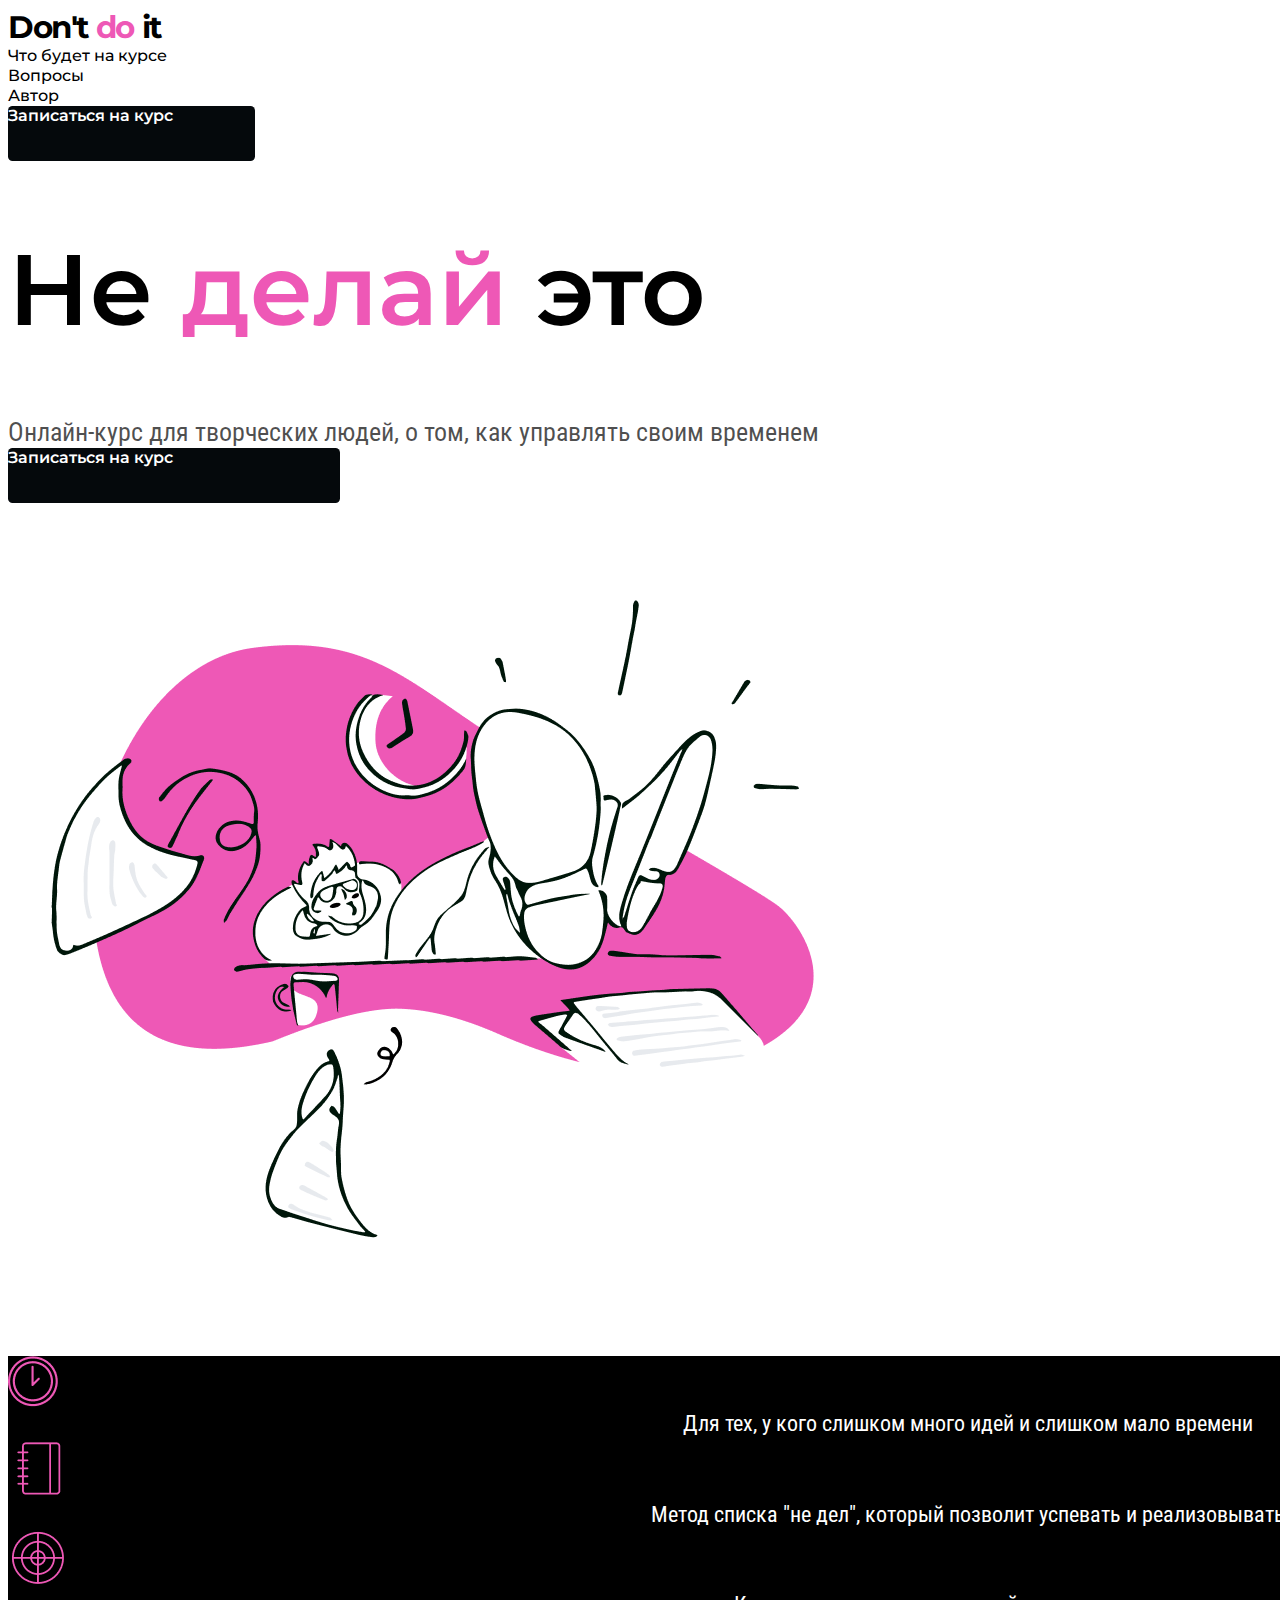
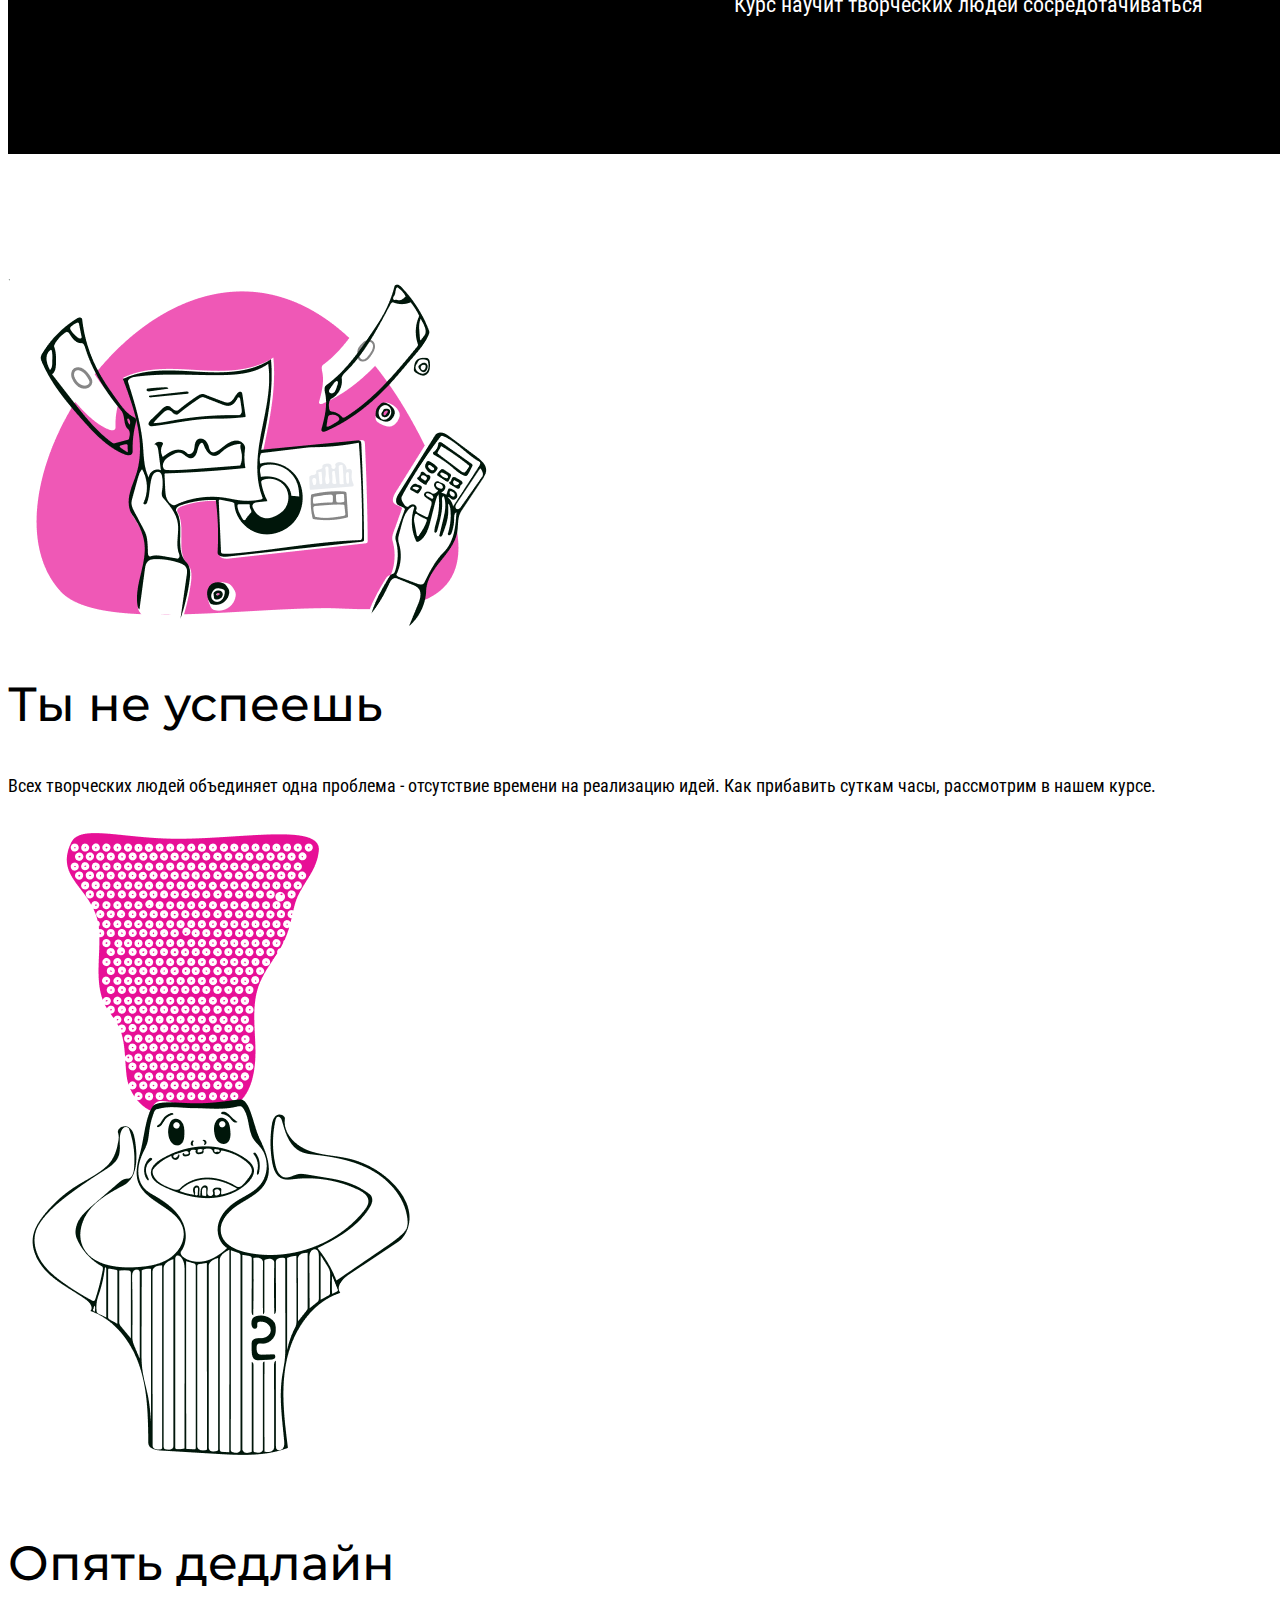
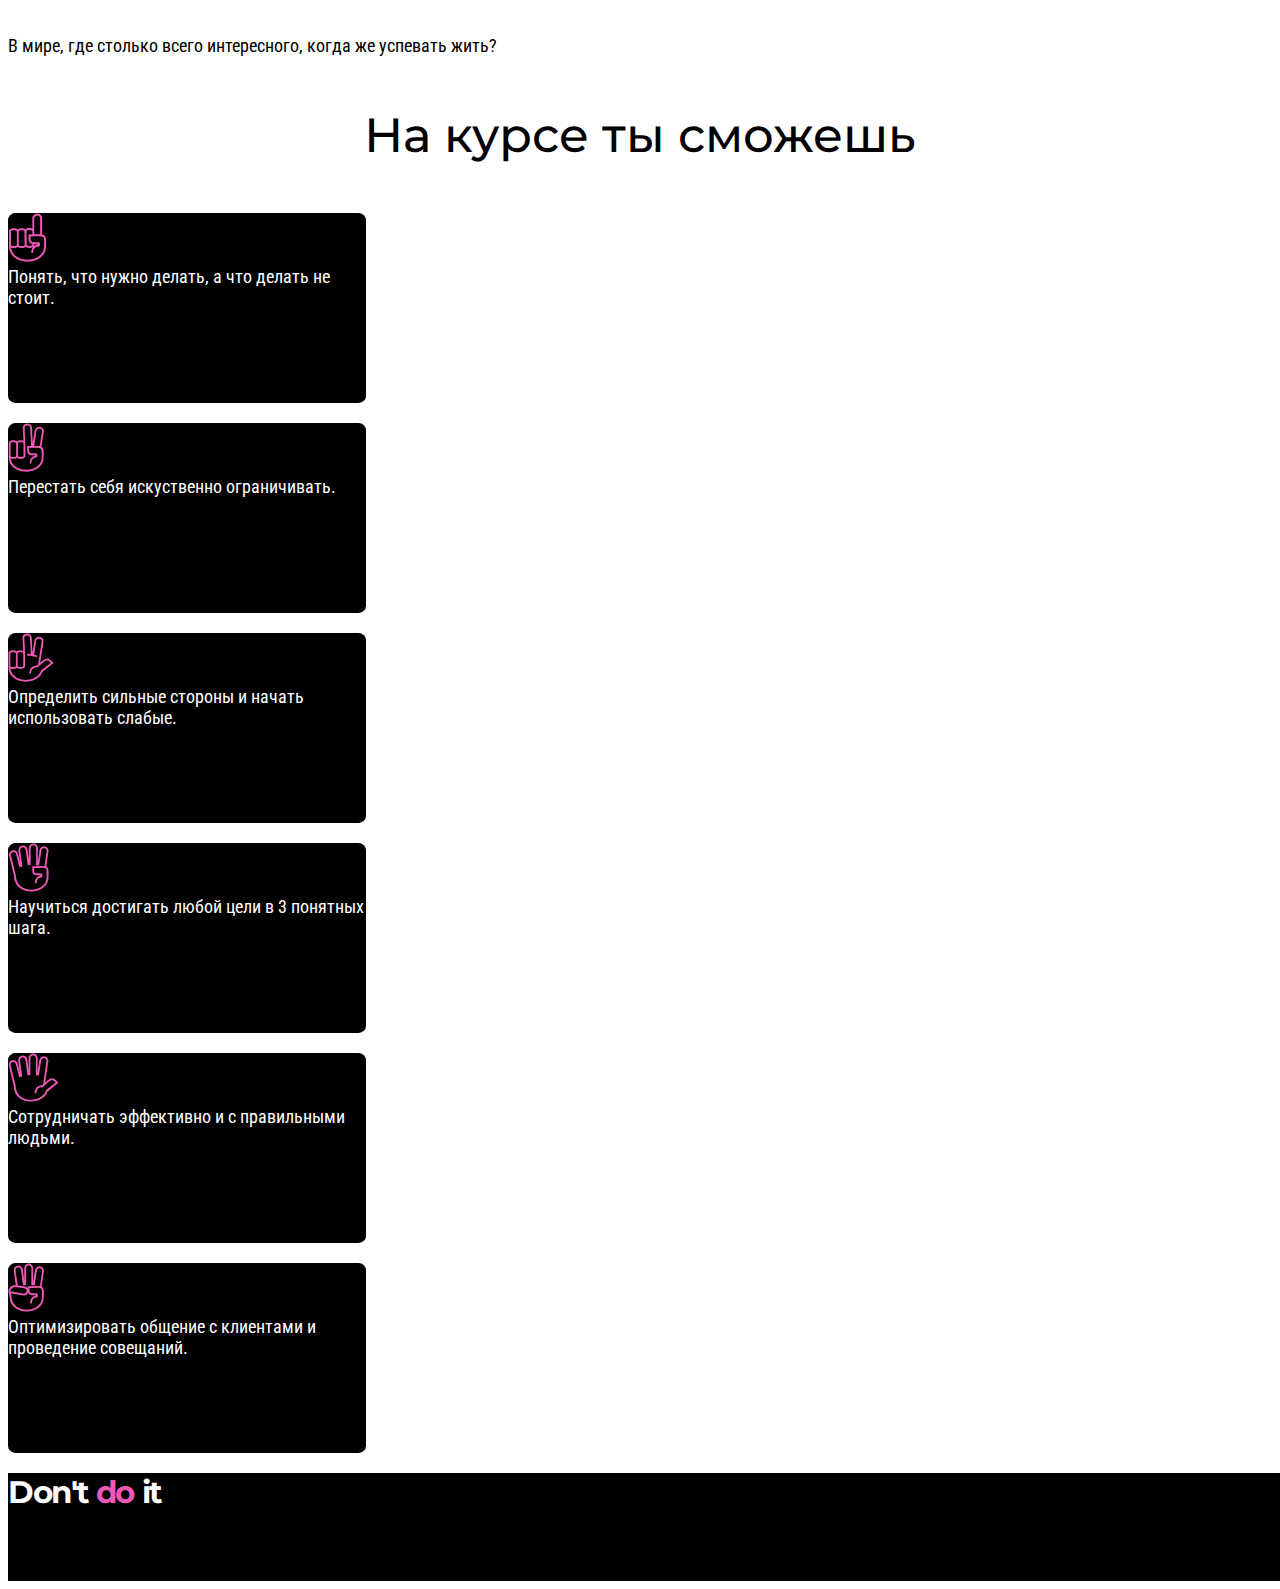
==== lw5/index.html @ e0dcc4c0 "добавила 5 лабу" ====
<!DOCTYPE html>
<html lang="ru">
<head>
  <meta charset="UTF-8" />
  <title>Не делай это</title>
  <link href="css/style.css" rel="stylesheet">
  <link href="https://fonts.googleapis.com/css2?family=Montserrat:wght@500;600;700&family=Roboto+Condensed&display=swap" rel="stylesheet">
</head>
<body>
  <header>
    <div class="logo">Don't <span class="highlight">do</span> it</div>
    <section class="list">
      <div>Что будет на курсе</div>
      <div>Вопросы</div>
      <div>Автор</div>
    </section>
    <div class="button button__top-button">Записаться на курс</div>
  </header>
  <section>
    <h1>Не <span class="highlight">делай</span> это</h1>
    <div class="subtitle1">Онлайн-курс для творческих людей, о том,
    как управлять своим временем</div>
    <div class="button button__bottom-button">Записаться на курс</div>
    <img src="img/man.png" alt="отдыхающий человек" />
  </section>
  <section class="middle_section">
    <img src="img/Clock.png" alt="clock" />
    <div class="point">Для тех, у кого слишком много идей и слишком мало времени</div>
    <img src="img/Book.png" alt="Book" />
    <div class="point">Метод списка "не дел", который позволит успевать и реализовывать</div>
    <img src="img/target.png" alt="target" />
    <div class="point">Курс научит творческих людей сосредотачиваться</div>
  </section>
  <section>
    <img src="img/WorkingOut.png" alt="working out" />
    <h2>Ты не успеешь</h2>
    <div class="subtitle2">Всех творческих людей объединяет одна проблема
       - отсутствие времени на реализацию идей. 
       Как прибавить суткам часы, рассмотрим в нашем курсе.</div>
    <img src="img/MindBlowing.png" alt="mind blowing" />
    <h2>Опять дедлайн</h2>
    <div class="subtitle2">В мире, где столько всего интересного, когда же успевать жить?</div>
  </section>
  <section>
    <h3>На курсе ты сможешь</h3>
    <div class="cards">
      <img src="img/OneFinger.png" alt="one finger" />
      <div>Понять, что нужно делать, а что делать не стоит.</div> 
    </div>
    <div class="cards">
      <img src="img/TwoFingers.png" alt="two fingers" />
      <div>Перестать себя искуственно ограничивать.</div>
    </div>
    <div class="cards">
      <img src="img/ThreeFingers.png" alt="three fingers" />
      <div>Определить сильные стороны и начать использовать слабые.</div>
    </div>
    <div class="cards">
      <img src="img/FourFingers.png" alt="four fingers" />
      <div>Научиться достигать любой цели в 3 понятных шага.</div>
    </div>
    <div class="cards">
      <img src="img/FiveFingers.png" alt="five fingers" />
      <div>Сотрудничать эффективно и с правильными людьми.</div>
    </div>
    <div class="cards">
      <img src="img/ThreeFingers1.png" alt="three fingers" />
      <div>Оптимизировать общение с клиентами и проведение совещаний.</div>
    </div>
  </section>
  <footer>
    <div class="logo">Don't <span class="highlight">do</span> it</div>
  </footer>
</body>
</html>
---- lw5/css/style.css ----
body
{
    background: #FFFFFF;
    font-family: Montserrat;
    font-style: normal;
    color: #000000;
}

.logo
{
    font-weight: 700;
    font-size: 30.8354px;
    line-height: 38px;
    letter-spacing: -0.045em;
}

.highlight
{
    color: #EE58B6;
}

.list
{
    font-weight: 500;
    font-size: 16px;
    line-height: 20px;
}

.button
{
    background:#05090C;
    border-radius: 4.59px;
    color: #FFFFFF;
    font-weight: 600;
    font-size: 16px;
}

.button__top-button
{
    width: 247px;
    height: 55px;
}

.button__bottom-button
{
    width: 332px;
    height: 55px;
}

h1
{
    font-weight: 600;
    font-size: 100px;
    line-height: 122px;
}

.subtitle1
{
    font-family: 'Roboto Condensed';
    font-weight: 400;
    font-size: 26px; 
    line-height: 120%;
    color: #000000b2;
}

.middle_section
{
    background: #000000;
    width: 1920px;
    height: 398px;
    color: #FFFFFF
}

.point
{
    font-family: 'Roboto Condensed';
    font-weight: 400;
    font-size: 22px;
    line-height: 120%;
    text-align: center;
}

h2
{
    font-weight: 500;
    font-size: 48px;
    line-height: 126.06%;
}

.subtitle2
{
    font-family: 'Roboto Condensed';
    font-weight: 400;
    font-size: 18px;
    line-height: 135%;
}

h3
{
    font-weight: 500;
    font-size: 48px;
    line-height: 59px;
    text-align: center;
}

.cards
{
    width: 358px;
    height: 190px;
    background: #000000;
    border-radius: 7.35723px;
    font-family: 'Roboto Condensed';
    font-style: normal;
    font-weight: 400;
    font-size: 18px;
    line-height: 21px;
    color: #FFFFFF;
    margin-bottom: 20px;
}

footer
{
    background: #000000;
    color: #FFFFFF;
    width: 1920px;
    height: 108px;
}
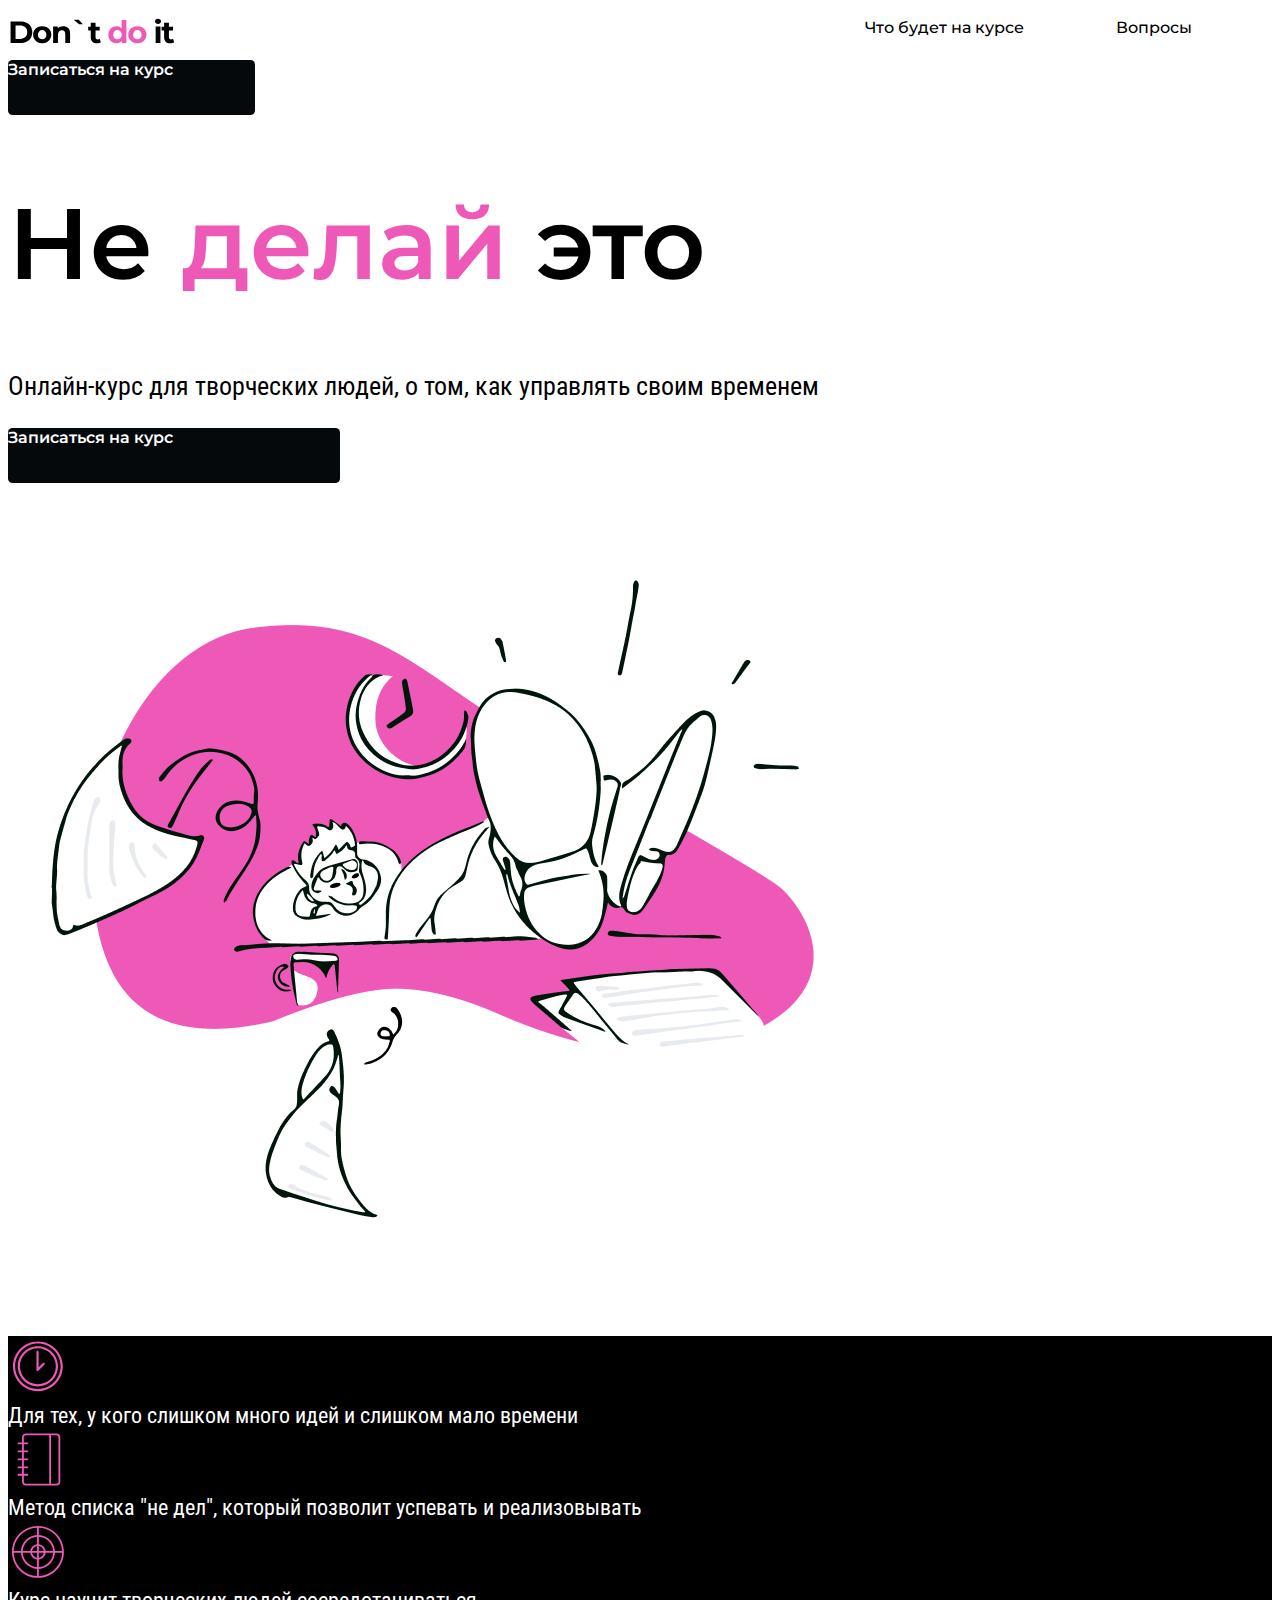
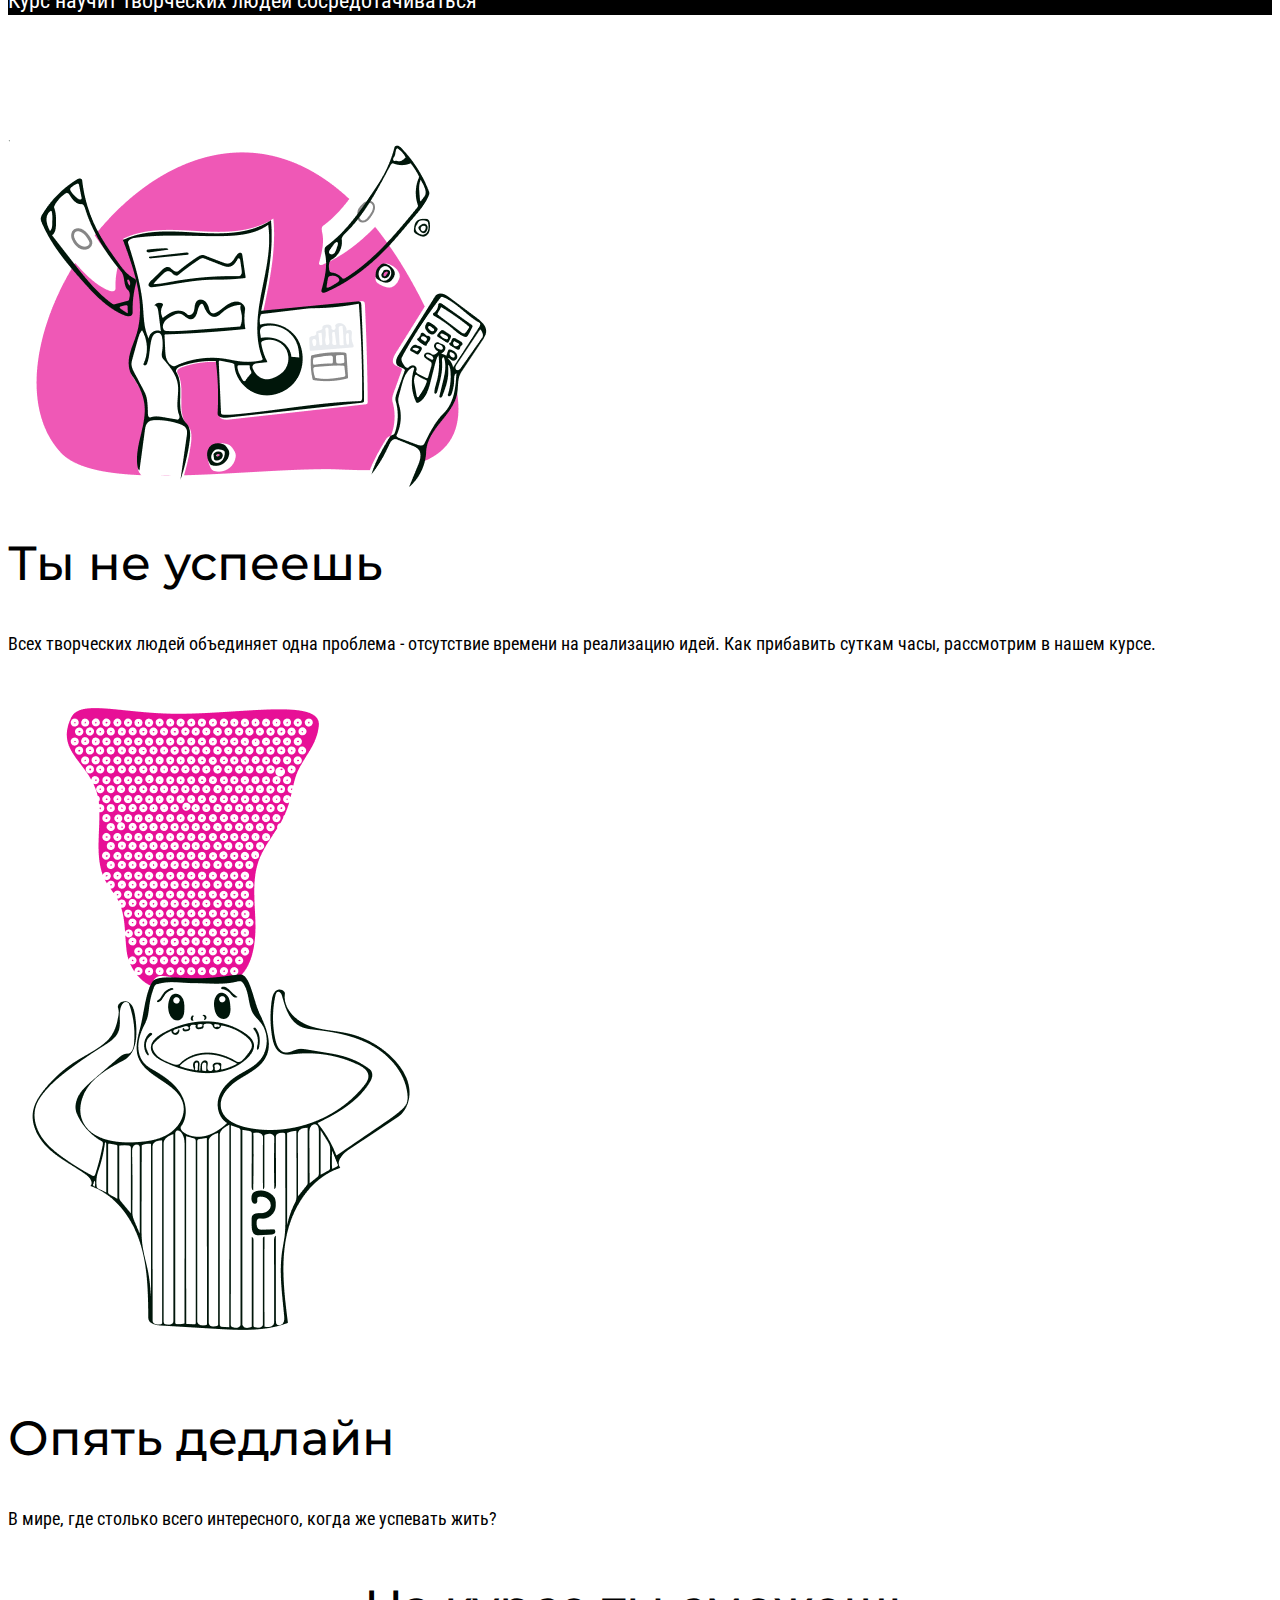
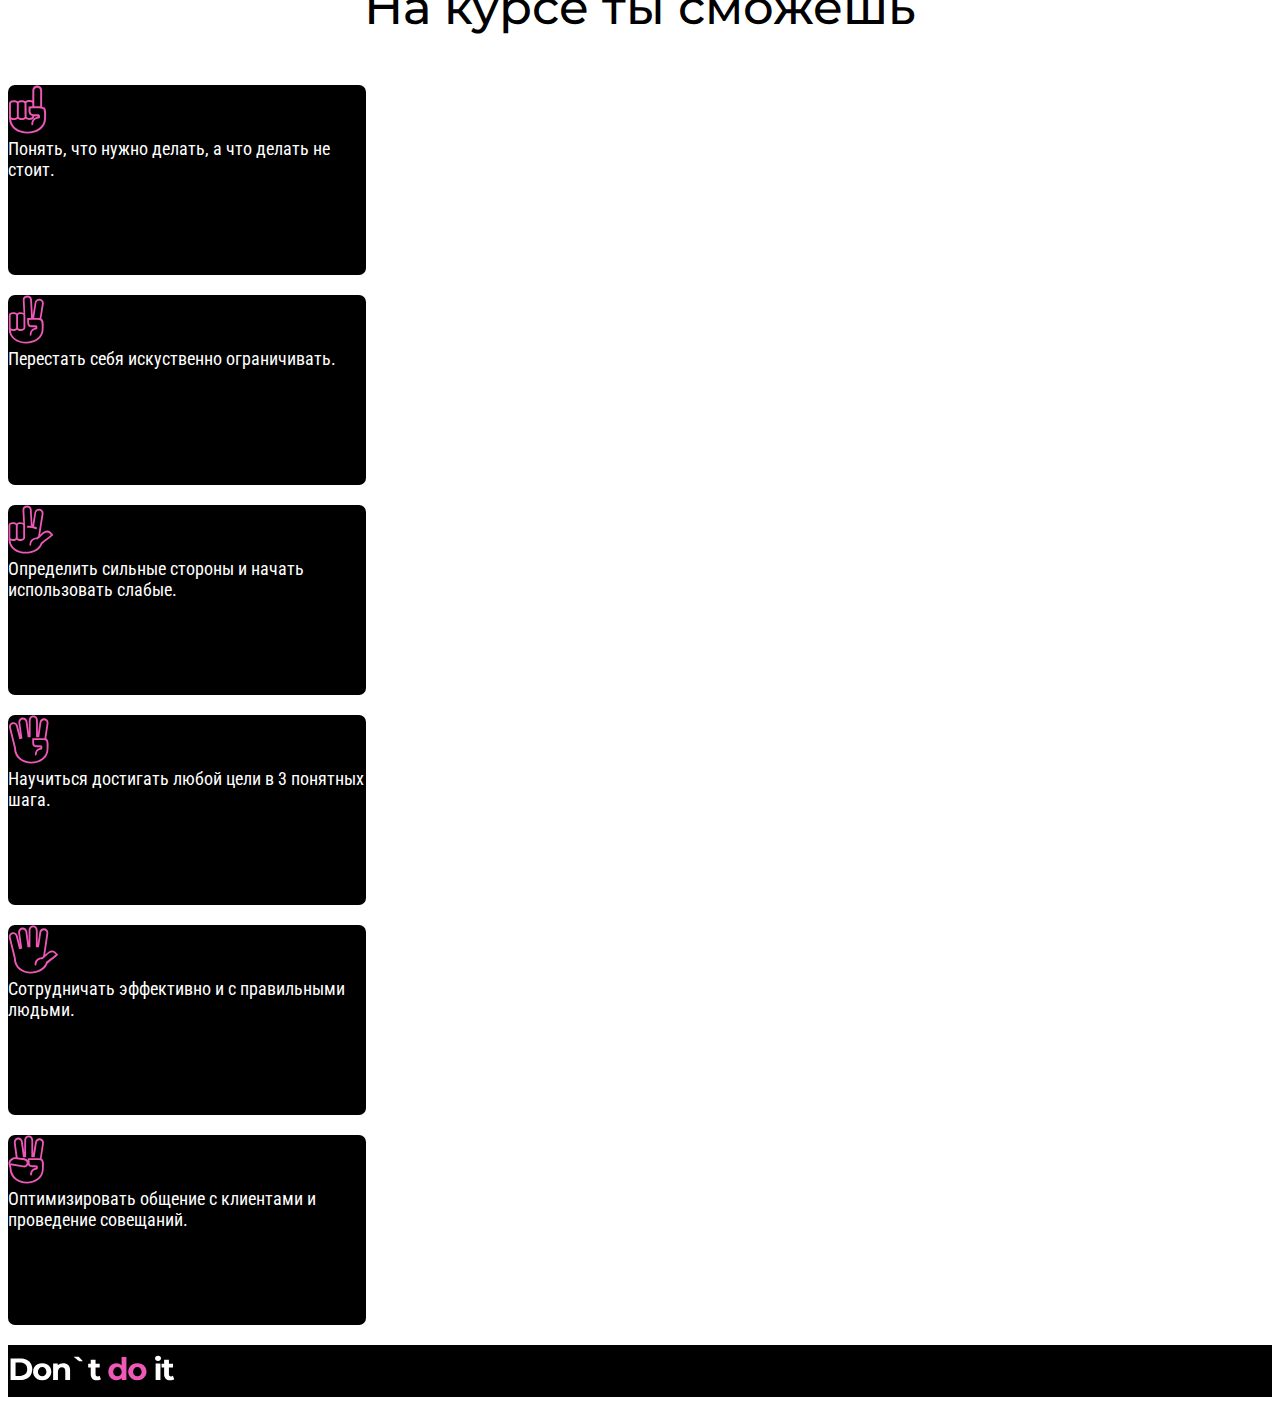
==== commit 180c6e51: "добавила лабы 3 и 5" ====
--- a/lw5/index.html
+++ b/lw5/index.html
@@ -8,68 +8,77 @@
 </head>
 <body>
   <header>
-    <div class="logo">Don't <span class="highlight">do</span> it</div>
-    <section class="list">
-      <div>Что будет на курсе</div>
-      <div>Вопросы</div>
-      <div>Автор</div>
-    </section>
+    <img src="img/logo_top.svg" alt="Логотип" />
+    <nav class="list">
+      <a>Что будет на курсе</a>
+      <a>Вопросы</a>
+      <a">Автор</a>
+    </nav>
     <div class="button button__top-button">Записаться на курс</div>
   </header>
   <section>
-    <h1>Не <span class="highlight">делай</span> это</h1>
-    <div class="subtitle1">Онлайн-курс для творческих людей, о том,
-    как управлять своим временем</div>
+    <h1 class="title-main">Не <span class="highlight">делай</span> это</h1>
+    <p class="subtitle-main">
+      Онлайн-курс для творческих людей, о том,
+      как управлять своим временем
+    </p>
     <div class="button button__bottom-button">Записаться на курс</div>
-    <img src="img/man.png" alt="отдыхающий человек" />
+    <img src="img/man.png" alt="Отдыхающий человек" />
   </section>
-  <section class="middle_section">
-    <img src="img/Clock.png" alt="clock" />
-    <div class="point">Для тех, у кого слишком много идей и слишком мало времени</div>
-    <img src="img/Book.png" alt="Book" />
-    <div class="point">Метод списка "не дел", который позволит успевать и реализовывать</div>
-    <img src="img/target.png" alt="target" />
-    <div class="point">Курс научит творческих людей сосредотачиваться</div>
+  <div class="middle-section">
+    <img src="img/time.svg" alt="Часы" />
+    <div>Для тех, у кого слишком много идей и слишком мало времени</div>
+    <img src="img/notebook.svg" alt="Книга" />
+    <div>Метод списка "не дел", который позволит успевать и реализовывать</div>
+    <img src="img/target.svg" alt="Мишень" />
+    <div>Курс научит творческих людей сосредотачиваться</div>
+  </div>
+  <section>
+    <img src="img/working_out.png" alt="Человек за работой" />
+    <h2 class="title-points">Ты не успеешь</h2>
+    <p class="subtitle-points">
+      Всех творческих людей объединяет одна проблема
+      - отсутствие времени на реализацию идей. 
+      Как прибавить суткам часы, рассмотрим в нашем курсе.
+    </p>
+    <img src="img/mind_blowing.png" alt="Взрыв мозга" />
+    <h2 class="title-points">Опять дедлайн</h2>
+    <p class="subtitle-points">
+    В мире, где столько всего интересного, 
+    когда же успевать жить?
+    </p>
   </section>
   <section>
-    <img src="img/WorkingOut.png" alt="working out" />
-    <h2>Ты не успеешь</h2>
-    <div class="subtitle2">Всех творческих людей объединяет одна проблема
-       - отсутствие времени на реализацию идей. 
-       Как прибавить суткам часы, рассмотрим в нашем курсе.</div>
-    <img src="img/MindBlowing.png" alt="mind blowing" />
-    <h2>Опять дедлайн</h2>
-    <div class="subtitle2">В мире, где столько всего интересного, когда же успевать жить?</div>
-  </section>
-  <section>
-    <h3>На курсе ты сможешь</h3>
-    <div class="cards">
-      <img src="img/OneFinger.png" alt="one finger" />
-      <div>Понять, что нужно делать, а что делать не стоит.</div> 
-    </div>
-    <div class="cards">
-      <img src="img/TwoFingers.png" alt="two fingers" />
-      <div>Перестать себя искуственно ограничивать.</div>
-    </div>
-    <div class="cards">
-      <img src="img/ThreeFingers.png" alt="three fingers" />
-      <div>Определить сильные стороны и начать использовать слабые.</div>
-    </div>
-    <div class="cards">
-      <img src="img/FourFingers.png" alt="four fingers" />
-      <div>Научиться достигать любой цели в 3 понятных шага.</div>
-    </div>
-    <div class="cards">
-      <img src="img/FiveFingers.png" alt="five fingers" />
-      <div>Сотрудничать эффективно и с правильными людьми.</div>
-    </div>
-    <div class="cards">
-      <img src="img/ThreeFingers1.png" alt="three fingers" />
-      <div>Оптимизировать общение с клиентами и проведение совещаний.</div>
+    <h3 class="title-cards">На курсе ты сможешь</h3>
+    <div>
+      <div class="cards">
+        <img src="img/one_finger.svg" alt="Один палец" />
+        <div>Понять, что нужно делать, а что делать не стоит.</div> 
+      </div>
+      <div class="cards">
+        <img src="img/two_fingers.svg" alt="Два пальца" />
+        <div>Перестать себя искуственно ограничивать.</div>
+      </div>
+      <div class="cards">
+        <img src="img/three_fingers.svg" alt="Три пальца" />
+        <div>Определить сильные стороны и начать использовать слабые.</div>
+      </div>
+      <div class="cards">
+        <img src="img/four_fingers.svg" alt="Четыре пальца" />
+        <div>Научиться достигать любой цели в 3 понятных шага.</div>
+      </div>
+      <div class="cards">
+        <img src="img/five_fingers.svg" alt="Пять пальцев" />
+        <div>Сотрудничать эффективно и с правильными людьми.</div>
+      </div>
+      <div class="cards">
+        <img src="img/six_fingers.svg" alt="Шесть пальцев" />
+        <div>Оптимизировать общение с клиентами и проведение совещаний.</div>
+      </div>
     </div>
   </section>
-  <footer>
-    <div class="logo">Don't <span class="highlight">do</span> it</div>
+  <footer class="bottom-section">
+    <img src="img/logo_bottom.svg" alt="Логотип" />
   </footer>
 </body>
 </html>--- a/lw5/css/style.css
+++ b/lw5/css/style.css
@@ -1,38 +1,21 @@
-body
-{
-    background: #FFFFFF;
-    font-family: Montserrat;
-    font-style: normal;
-    color: #000000;
-}
-
-.logo
-{
-    font-weight: 700;
-    font-size: 30.8354px;
-    line-height: 38px;
-    letter-spacing: -0.045em;
-}
-
-.highlight
-{
-    color: #EE58B6;
-}
-
 .list
 {
-    font-weight: 500;
-    font-size: 16px;
-    line-height: 20px;
+    font: 500 16px/1.25 Montserrat;
+    display: flex;
+    justify-content: space-between;
+    position: absolute;
+    max-width: 469px;
+    width: 469px;
+    left: 865px;
+    top: 18px;
 }
 
 .button
 {
-    background:#05090C;
-    border-radius: 4.59px;
-    color: #FFFFFF;
-    font-weight: 600;
-    font-size: 16px;
+    background:#05090c;
+    border-radius: 4.6px;
+    color: #fff;
+    font: 600 16px Montserrat;
 }
 
 .button__top-button
@@ -47,59 +30,41 @@
     height: 55px;
 }
 
-h1
+.title-main
 {
-    font-weight: 600;
-    font-size: 100px;
-    line-height: 122px;
+    font: 600 100px/1.22 Montserrat;
 }
 
-.subtitle1
+.highlight
 {
-    font-family: 'Roboto Condensed';
-    font-weight: 400;
-    font-size: 26px; 
-    line-height: 120%;
-    color: #000000b2;
+    color: #ee58b6;
 }
 
-.middle_section
+.subtitle-main
 {
-    background: #000000;
-    width: 1920px;
-    height: 398px;
-    color: #FFFFFF
+    font: 400 26px/1.2 Roboto Condensed;
 }
 
-.point
+.middle-section
 {
-    font-family: 'Roboto Condensed';
-    font-weight: 400;
-    font-size: 22px;
-    line-height: 120%;
-    text-align: center;
+    background: #000;
+    font: 400 22px/1.2 Roboto Condensed;
+    color: #fff;
 }
 
-h2
+.title-points
 {
-    font-weight: 500;
-    font-size: 48px;
-    line-height: 126.06%;
+    font: 500 48px Montserrat;
 }
 
-.subtitle2
+.subtitle-points
 {
-    font-family: 'Roboto Condensed';
-    font-weight: 400;
-    font-size: 18px;
-    line-height: 135%;
+    font: 400 18px/1.35 Roboto Condensed;
 }
 
-h3
+.title-cards
 {
-    font-weight: 500;
-    font-size: 48px;
-    line-height: 59px;
+    font: 500 48px/1.2 Montserrat;
     text-align: center;
 }
 
@@ -107,21 +72,14 @@
 {
     width: 358px;
     height: 190px;
-    background: #000000;
-    border-radius: 7.35723px;
-    font-family: 'Roboto Condensed';
-    font-style: normal;
-    font-weight: 400;
-    font-size: 18px;
-    line-height: 21px;
-    color: #FFFFFF;
+    background: #000;
+    border-radius: 7px;
+    font: 400 18px/1.17 Roboto Condensed;
+    color:#fff;
     margin-bottom: 20px;
 }
 
-footer
+.bottom-section
 {
-    background: #000000;
-    color: #FFFFFF;
-    width: 1920px;
-    height: 108px;
+    background: #000;
 }
